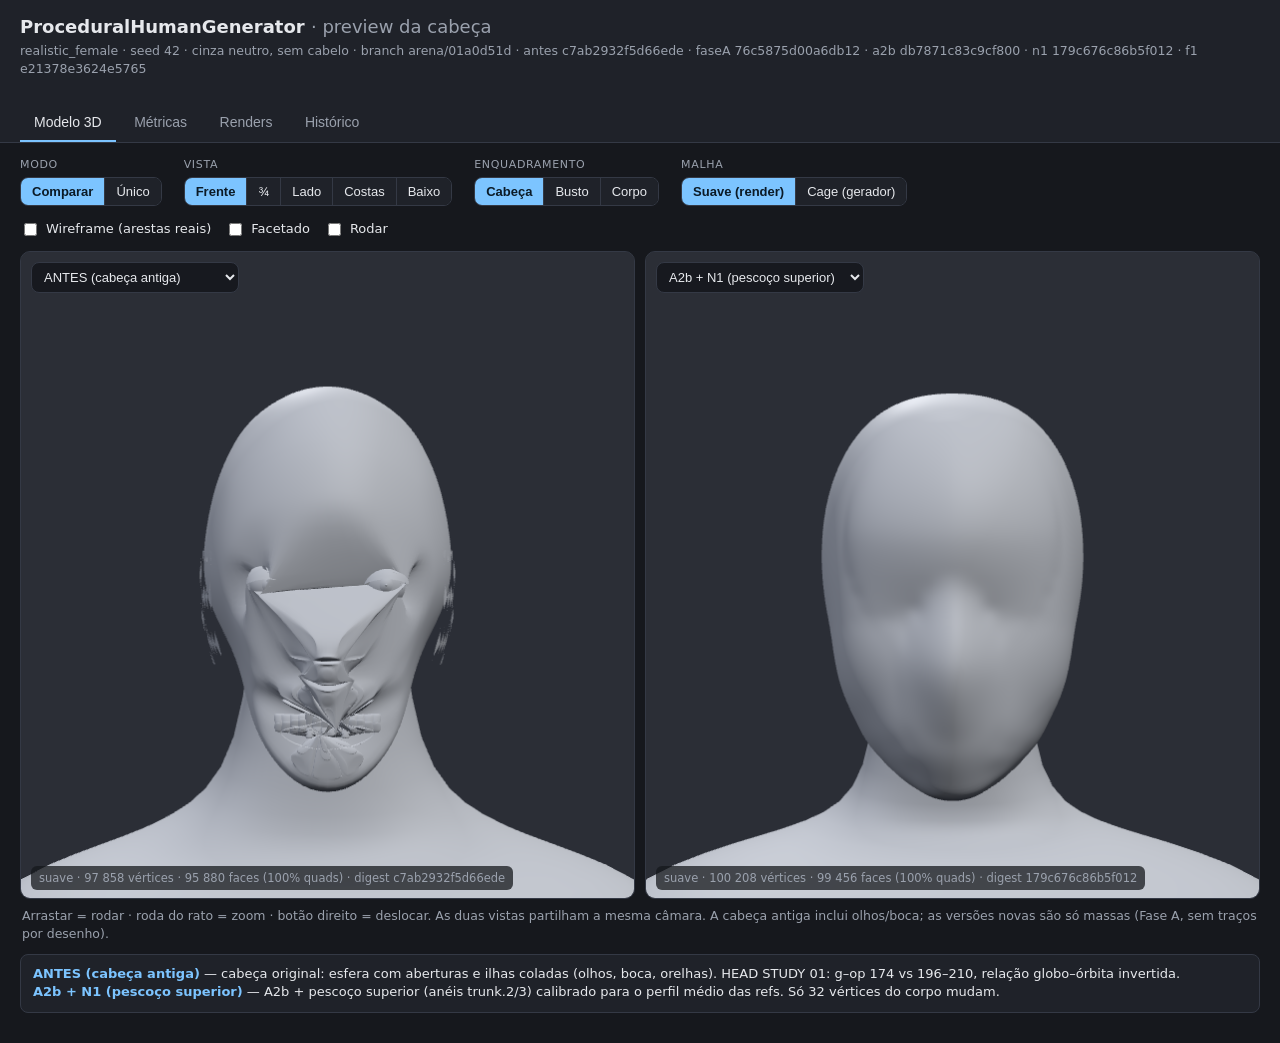
==== site/index.html @ eaf9340f "preview: site construído commitado em site/ (persistência) — 5 variantes com digests verificados; se" ====
<!doctype html>
<html lang="pt">
<head>
  <meta charset="utf-8">
  <meta name="viewport" content="width=device-width, initial-scale=1">
  <title>ProceduralHumanGenerator — Preview da cabeça</title>
  <link rel="stylesheet" href="style.css">
  <script type="importmap">
    { "imports": {
        "three": "./vendor/three/three.module.js",
        "three/addons/": "./vendor/three/addons/"
    } }
  </script>
</head>
<body>
  <header>
    <div class="brand">
      <h1>ProceduralHumanGenerator <span>· preview da cabeça</span></h1>
      <p id="buildline">realistic_female · seed 42 · cinza neutro, sem cabelo</p>
    </div>
    <nav class="tabs">
      <button data-tab="viewer" class="active">Modelo 3D</button>
      <button data-tab="metrics">Métricas</button>
      <button data-tab="renders">Renders</button>
      <button data-tab="history">Histórico</button>
    </nav>
  </header>

  <main>
    <!-- ================================================================ 3D -->
    <section id="tab-viewer" class="tab active">
      <div class="toolbar">
        <div class="group">
          <label>Modo</label>
          <div class="seg" id="mode">
            <button data-v="compare" class="on">Comparar</button>
            <button data-v="single">Único</button>
          </div>
        </div>
        <div class="group">
          <label>Vista</label>
          <div class="seg" id="views">
            <button data-v="front" class="on">Frente</button>
            <button data-v="q">¾</button>
            <button data-v="side">Lado</button>
            <button data-v="back">Costas</button>
            <button data-v="below">Baixo</button>
          </div>
        </div>
        <div class="group">
          <label>Enquadramento</label>
          <div class="seg" id="frame">
            <button data-v="head" class="on">Cabeça</button>
            <button data-v="bust">Busto</button>
            <button data-v="body">Corpo</button>
          </div>
        </div>
        <div class="group">
          <label>Malha</label>
          <div class="seg" id="meshmode">
            <button data-v="smooth" class="on">Suave (render)</button>
            <button data-v="cage">Cage (gerador)</button>
          </div>
        </div>
        <div class="group checks">
          <label><input type="checkbox" id="wire"> Wireframe (arestas reais)</label>
          <label><input type="checkbox" id="flat"> Facetado</label>
          <label><input type="checkbox" id="spin"> Rodar</label>
        </div>
      </div>

      <div class="viewports" id="viewports">
        <div class="vp" id="vpL">
          <select class="variant" id="selL"></select>
          <div class="stats" id="statsL"></div>
          <div class="loading" id="loadL">a carregar…</div>
        </div>
        <div class="vp" id="vpR">
          <select class="variant" id="selR"></select>
          <div class="stats" id="statsR"></div>
          <div class="loading" id="loadR">a carregar…</div>
        </div>
      </div>
      <p class="hint">Arrastar = rodar · roda do rato = zoom · botão direito = deslocar.
        As duas vistas partilham a mesma câmara. A cabeça antiga inclui olhos/boca; as versões novas são só massas (Fase A, sem traços por desenho).</p>
      <div id="note" class="note"></div>
    </section>

    <!-- =========================================================== MÉTRICAS -->
    <section id="tab-metrics" class="tab">
      <h2>Critérios pré-registados (mm @ altura da cabeça 226)</h2>
      <p class="sub">Mesmo instrumento, normalização e seed para todas as fontes. ✓/✗ só para as nossas versões; as refs dão contexto.</p>
      <div class="tablewrap"><table id="mtable"></table></div>
      <h2>Pescoço superior (NECK N1)</h2>
      <div class="tablewrap"><table id="ntable"></table></div>
    </section>

    <!-- ============================================================ RENDERS -->
    <section id="tab-renders" class="tab">
      <h2>Renders e figuras de medição</h2>
      <div class="gallery" id="gallery"></div>
    </section>

    <!-- =========================================================== HISTÓRICO -->
    <section id="tab-history" class="tab">
      <h2>O que mudou em cada passo</h2>
      <ol class="timeline" id="timeline"></ol>
    </section>
  </main>

  <div id="lightbox" class="lightbox"><img alt=""><p></p></div>
  <script type="module" src="app.js"></script>
</body>
</html>
---- site/style.css ----
:root {
  --bg: #16181d; --panel: #1f2229; --panel2: #262a33; --line: #343945;
  --text: #e6e8ec; --muted: #9aa1ad; --acc: #7cc4ff; --ok: #5fd08a; --bad: #ff7a7a;
}
* { box-sizing: border-box; }
html, body { margin: 0; background: var(--bg); color: var(--text);
  font: 14px/1.45 system-ui, -apple-system, "Segoe UI", Roboto, sans-serif; }
header { display: flex; justify-content: space-between; align-items: flex-end; gap: 16px;
  padding: 14px 20px 0; border-bottom: 1px solid var(--line); background: var(--panel); flex-wrap: wrap; }
.brand h1 { margin: 0; font-size: 18px; font-weight: 650; }
.brand h1 span { color: var(--muted); font-weight: 400; }
.brand p { margin: 2px 0 10px; color: var(--muted); font-size: 12.5px; }
.tabs button { background: none; border: 0; color: var(--muted); padding: 10px 14px; font-size: 14px;
  cursor: pointer; border-bottom: 2px solid transparent; }
.tabs button.active { color: var(--text); border-bottom-color: var(--acc); }
main { padding: 14px 20px 30px; }
.tab { display: none; } .tab.active { display: block; }

.toolbar { display: flex; flex-wrap: wrap; gap: 14px 22px; align-items: flex-end; margin-bottom: 12px; }
.group label { display: block; font-size: 11px; text-transform: uppercase; letter-spacing: .06em;
  color: var(--muted); margin-bottom: 4px; }
.seg { display: inline-flex; border: 1px solid var(--line); border-radius: 8px; overflow: hidden; }
.seg button { background: var(--panel); color: var(--text); border: 0; padding: 6px 11px; cursor: pointer;
  border-right: 1px solid var(--line); font-size: 13px; }
.seg button:last-child { border-right: 0; }
.seg button.on { background: var(--acc); color: #0b1a26; font-weight: 600; }
.checks { display: flex; gap: 14px; }
.checks label { text-transform: none; letter-spacing: 0; font-size: 13px; color: var(--text);
  display: flex; gap: 6px; align-items: center; margin: 0; cursor: pointer; }

.viewports { display: grid; grid-template-columns: 1fr 1fr; gap: 10px; height: min(72vh, 780px); }
.viewports.single { grid-template-columns: 1fr; }
.viewports.single #vpR { display: none; }
.vp { position: relative; background: #2b2e36; border: 1px solid var(--line); border-radius: 10px; overflow: hidden; }
.vp canvas { display: block; width: 100%; height: 100%; }
.variant { position: absolute; top: 10px; left: 10px; z-index: 2; background: rgba(22,24,29,.9); color: var(--text);
  border: 1px solid var(--line); border-radius: 8px; padding: 6px 8px; font-size: 13px; }
.stats { position: absolute; bottom: 8px; left: 10px; z-index: 2; font-size: 11.5px; color: var(--muted);
  background: rgba(22,24,29,.75); padding: 4px 8px; border-radius: 6px; font-variant-numeric: tabular-nums; }
.loading { position: absolute; inset: 0; display: flex; align-items: center; justify-content: center;
  color: var(--muted); pointer-events: none; }
.hint { color: var(--muted); font-size: 12.5px; margin: 8px 2px 0; }
.note { margin-top: 10px; padding: 10px 12px; background: var(--panel); border: 1px solid var(--line);
  border-radius: 8px; font-size: 13px; }
.note b { color: var(--acc); }

h2 { font-size: 16px; margin: 6px 0 4px; }
.sub { color: var(--muted); margin: 0 0 10px; font-size: 13px; }
.tablewrap { overflow-x: auto; margin-bottom: 22px; }
table { border-collapse: collapse; min-width: 760px; font-variant-numeric: tabular-nums; }
th, td { padding: 6px 10px; border-bottom: 1px solid var(--line); text-align: right; white-space: nowrap; }
th:first-child, td:first-child { text-align: left; }
thead th { color: var(--muted); font-weight: 600; font-size: 12.5px; background: var(--panel); position: sticky; top: 0; }
td.ok { color: var(--ok); } td.bad { color: var(--bad); }
td.ref { color: var(--muted); } td.tgt { color: var(--acc); }
th.ours { color: var(--text); }

.gallery { display: grid; grid-template-columns: repeat(auto-fill, minmax(320px, 1fr)); gap: 14px; }
.card { background: var(--panel); border: 1px solid var(--line); border-radius: 10px; overflow: hidden; cursor: zoom-in; }
.card img { width: 100%; display: block; background: #fff; aspect-ratio: 16/10; object-fit: contain; }
.card p { margin: 0; padding: 8px 10px; font-size: 12.5px; color: var(--muted); }
.card p b { color: var(--text); display: block; font-size: 13.5px; }
.lightbox { position: fixed; inset: 0; background: rgba(0,0,0,.88); display: none; flex-direction: column;
  align-items: center; justify-content: center; z-index: 10; cursor: zoom-out; padding: 20px; }
.lightbox.show { display: flex; }
.lightbox img { max-width: 96vw; max-height: 86vh; background: #fff; }
.lightbox p { color: var(--text); margin-top: 10px; }

.timeline { list-style: none; padding: 0; margin: 0; max-width: 980px; }
.timeline li { border-left: 2px solid var(--line); padding: 4px 0 18px 18px; position: relative; }
.timeline li::before { content: ""; position: absolute; left: -7px; top: 8px; width: 12px; height: 12px;
  border-radius: 50%; background: var(--acc); }
.timeline li.fail::before { background: var(--bad); } .timeline li.pass::before { background: var(--ok); }
.timeline h3 { margin: 0 0 2px; font-size: 14.5px; }
.timeline .meta { color: var(--muted); font-size: 12px; }
.timeline p { margin: 4px 0 0; font-size: 13px; }
.timeline button { margin-top: 6px; background: var(--panel2); color: var(--acc); border: 1px solid var(--line);
  border-radius: 6px; padding: 3px 9px; cursor: pointer; font-size: 12px; }
@media (max-width: 900px) { .viewports { grid-template-columns: 1fr; height: auto; }
  .vp { height: 60vh; } }
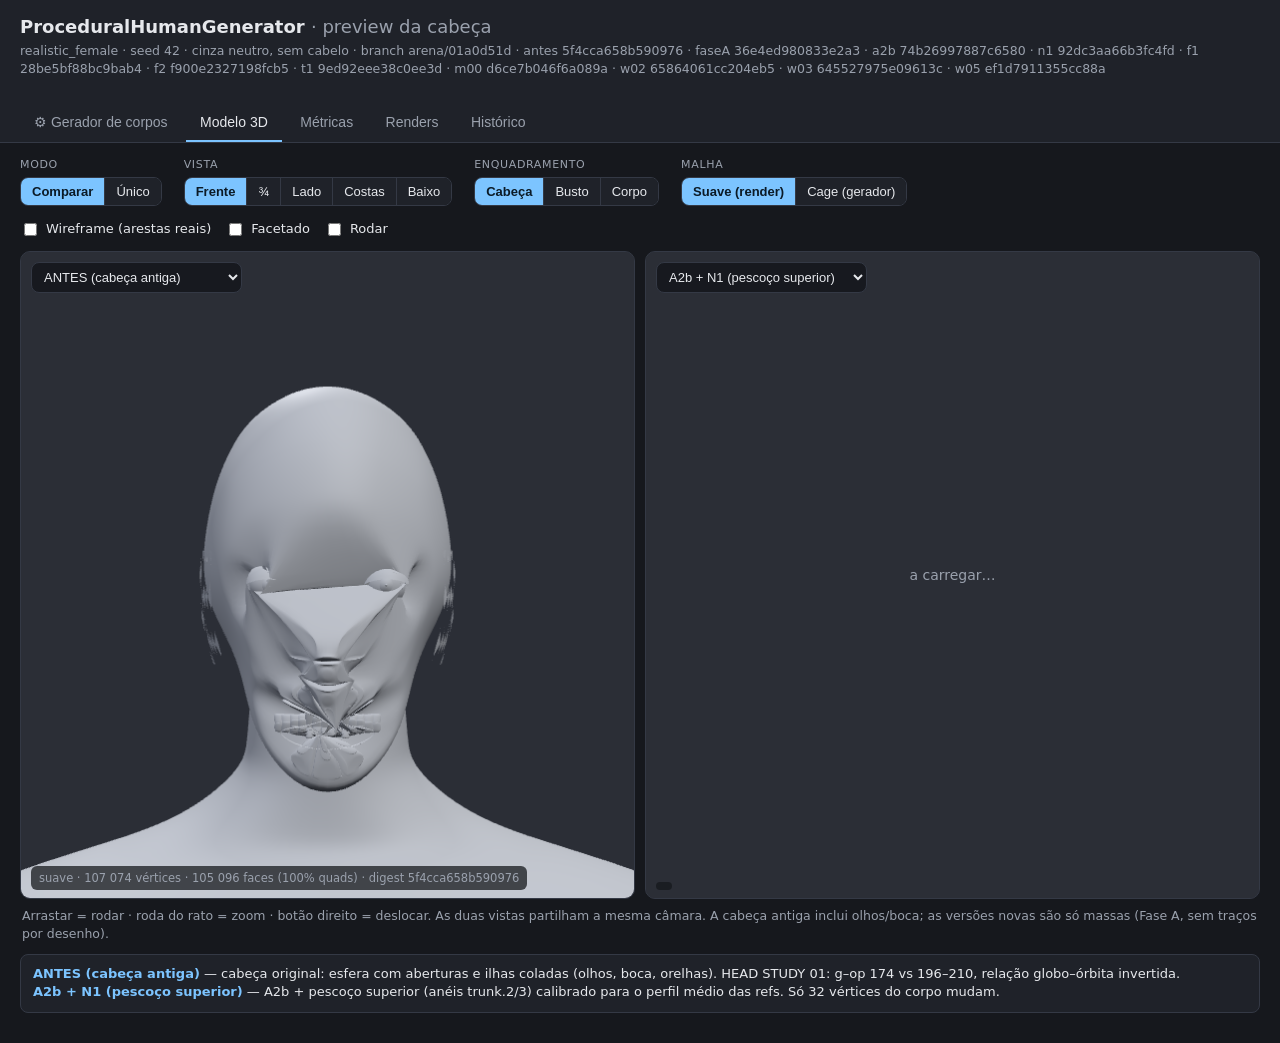
==== commit a45bc595: "GERADOR INTERACTIVO DE CORPOS (decisões do dono executadas): sliders ao vivo + 11 arquétipos + 🎲 GER" ====
--- a/site/index.html
+++ b/site/index.html
@@ -19,6 +19,7 @@
       <p id="buildline">realistic_female · seed 42 · cinza neutro, sem cabelo</p>
     </div>
     <nav class="tabs">
+      <a href="generator.html" style="text-decoration:none"><button>⚙ Gerador de corpos</button></a>
       <button data-tab="viewer" class="active">Modelo 3D</button>
       <button data-tab="metrics">Métricas</button>
       <button data-tab="renders">Renders</button>
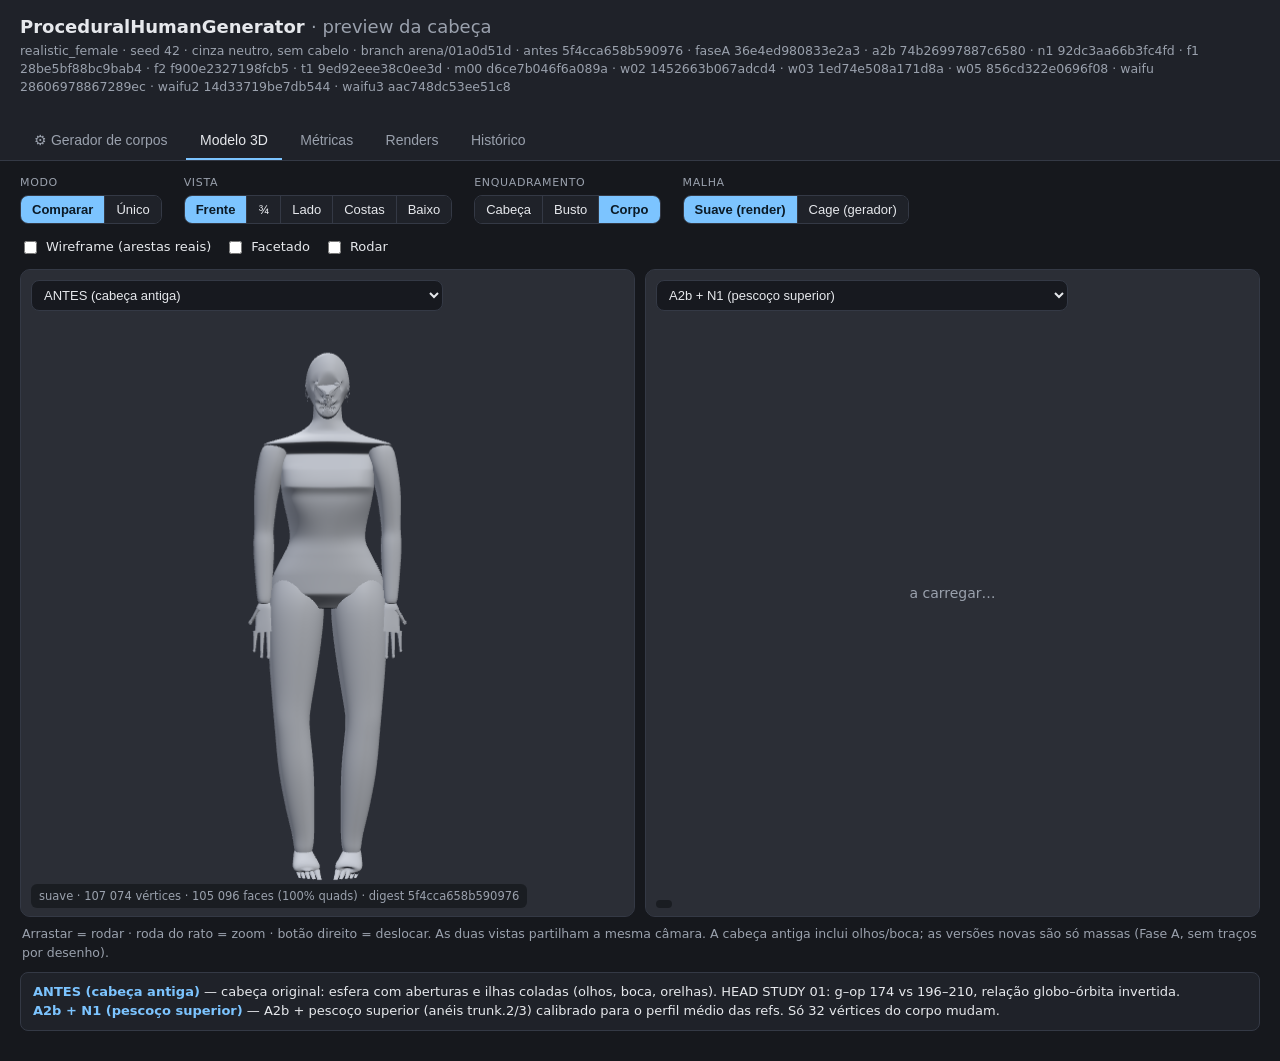
==== commit bacfdef1: "WAIFU v3: ASSETS REAIS baixados da net (three.js/MIT) + PELE NEGRA na textura + ANIMAÇÕES reais (Sam" ====
--- a/site/index.html
+++ b/site/index.html
@@ -58,6 +58,7 @@
         </div>
         <div class="group">
           <label>Malha</label>
+          <div class="seg" id="animbar" style="display:none; flex-wrap:wrap"></div>
           <div class="seg" id="meshmode">
             <button data-v="smooth" class="on">Suave (render)</button>
             <button data-v="cage">Cage (gerador)</button>
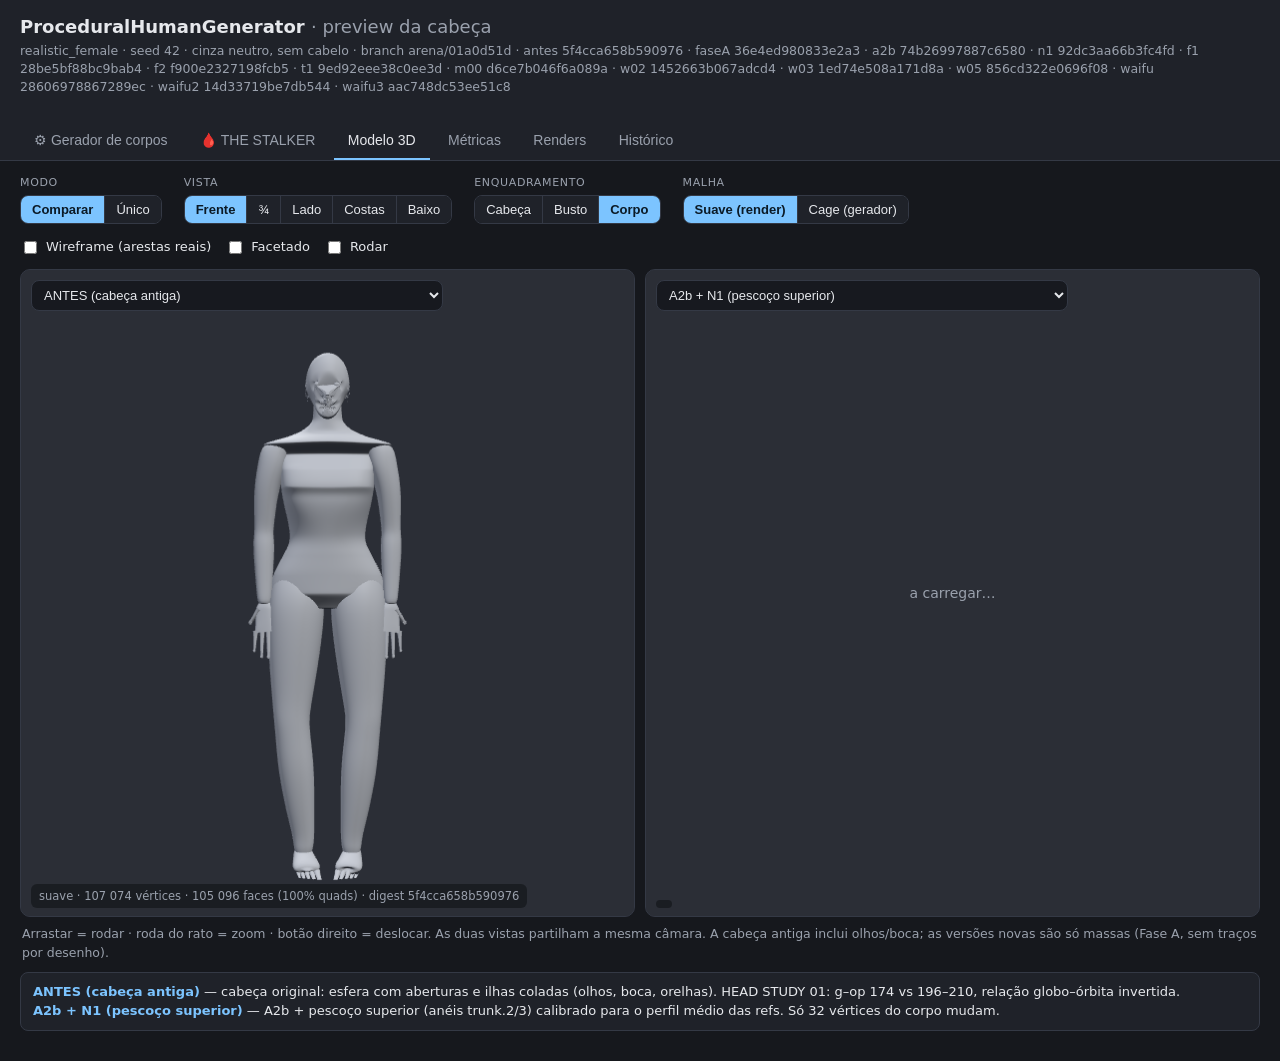
==== commit 8bdc9455: "THE STALKER — O Encharcado: criatura de terror PSX-sujo com texturas IA + PBR computado + FSM + cena" ====
--- a/site/index.html
+++ b/site/index.html
@@ -4,7 +4,7 @@
   <meta charset="utf-8">
   <meta name="viewport" content="width=device-width, initial-scale=1">
   <title>ProceduralHumanGenerator — Preview da cabeça</title>
-  <link rel="stylesheet" href="style.css">
+  <link rel="stylesheet" href="style.css?v=a182ecf0">
   <script type="importmap">
     { "imports": {
         "three": "./vendor/three/three.module.js",
@@ -20,6 +20,7 @@
     </div>
     <nav class="tabs">
       <a href="generator.html" style="text-decoration:none"><button>⚙ Gerador de corpos</button></a>
+      <a href="stalker.html" style="text-decoration:none"><button>🩸 THE STALKER</button></a>
       <button data-tab="viewer" class="active">Modelo 3D</button>
       <button data-tab="metrics">Métricas</button>
       <button data-tab="renders">Renders</button>
@@ -111,6 +112,6 @@
   </main>
 
   <div id="lightbox" class="lightbox"><img alt=""><p></p></div>
-  <script type="module" src="app.js"></script>
+  <script type="module" src="app.js?v=10efc7b7"></script>
 </body>
 </html>
